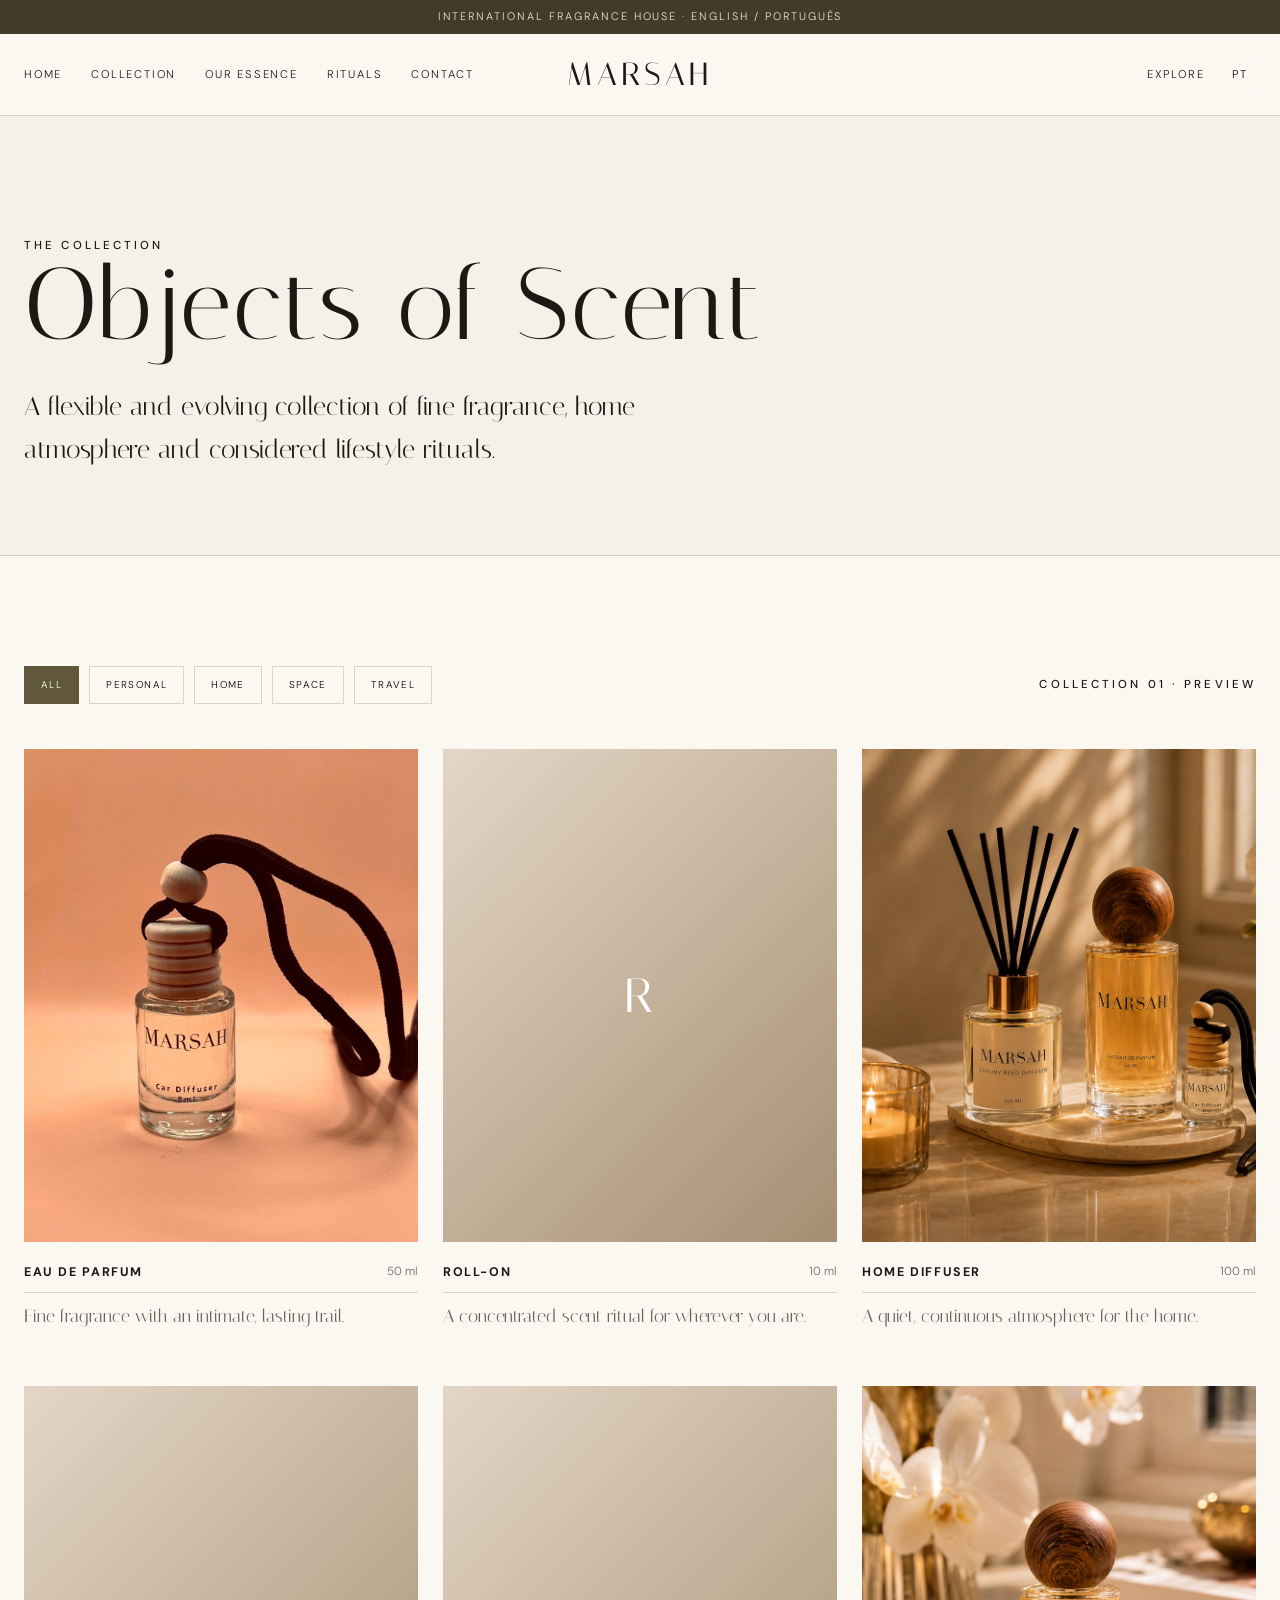
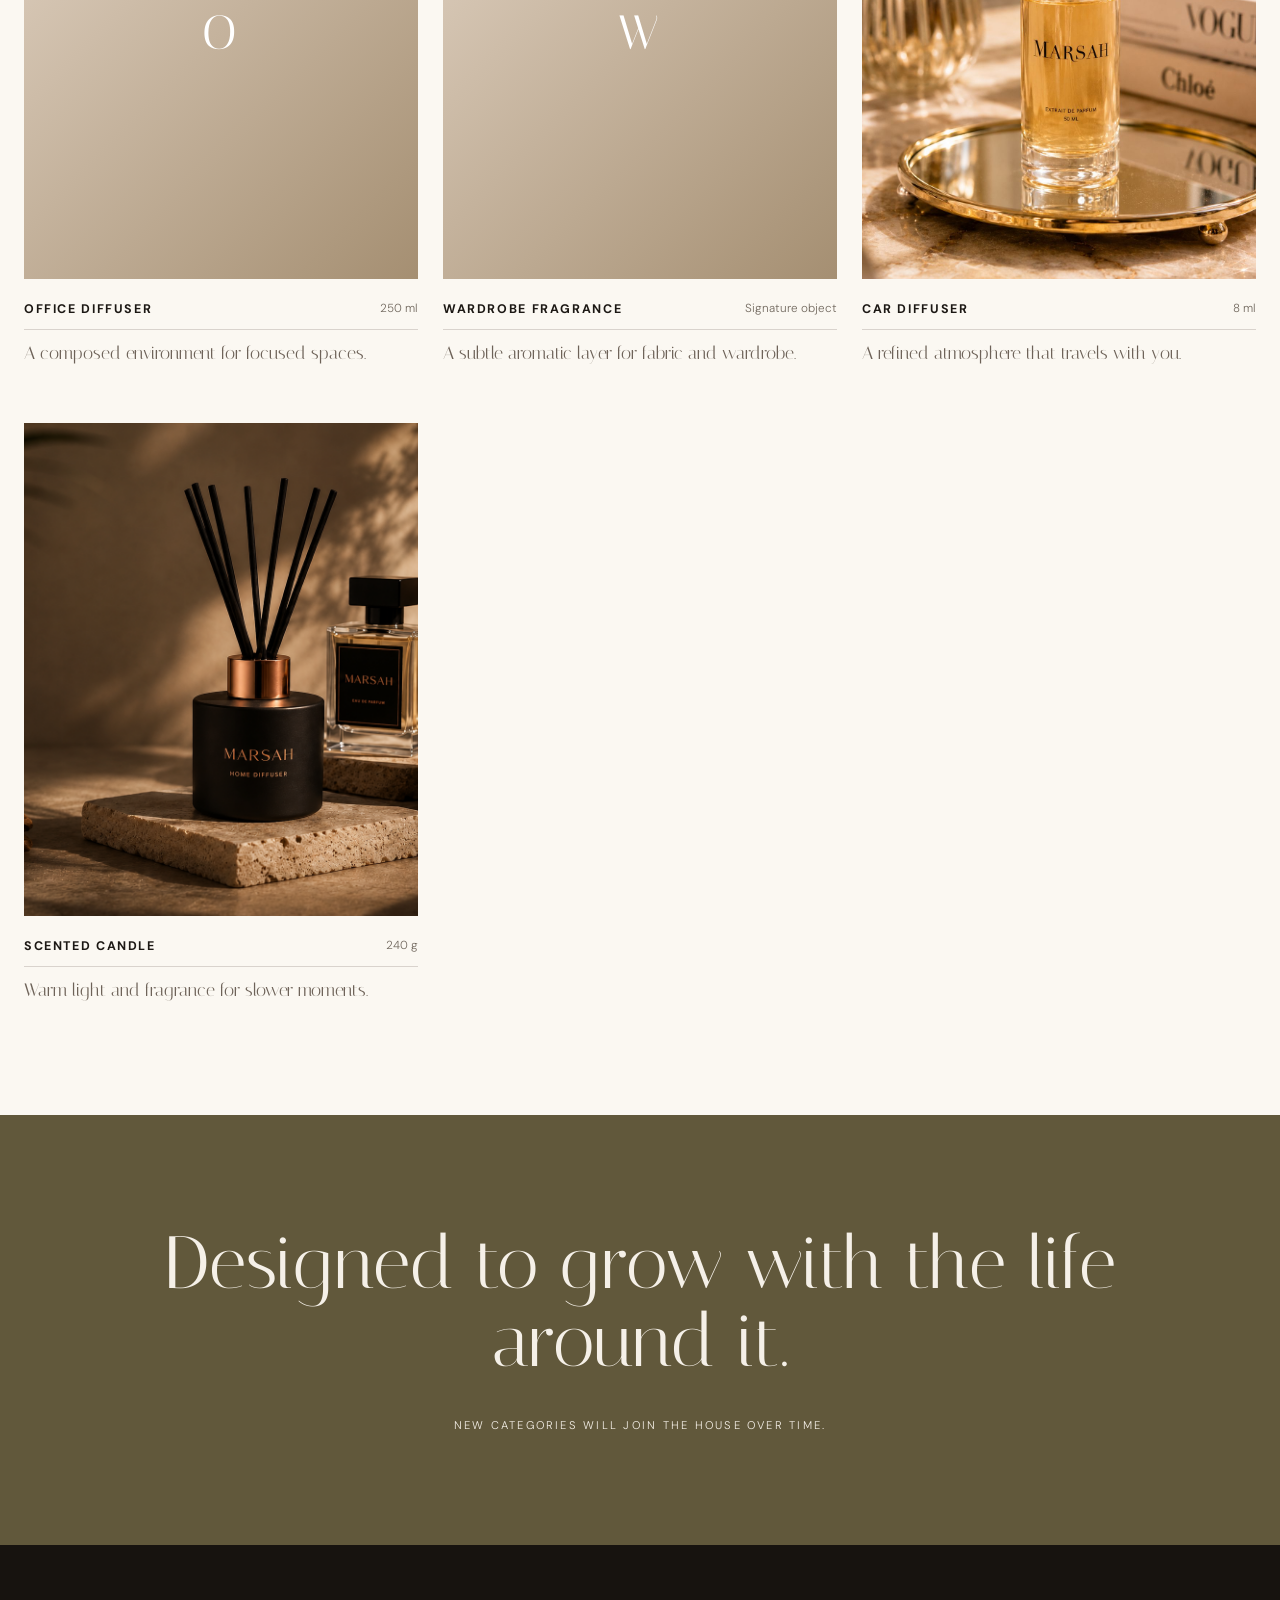
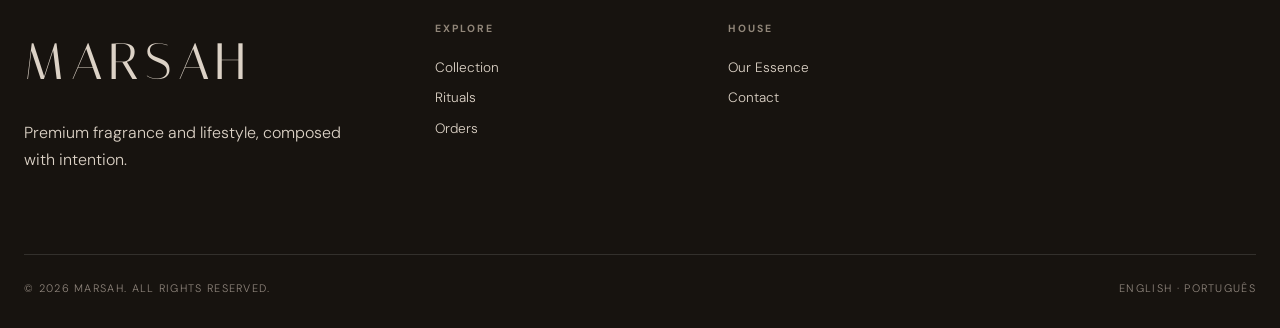
==== collection.html @ 7121930b "Add files via upload" ====
<!doctype html><html lang="en"><head><meta charset="utf-8"><meta name="viewport" content="width=device-width,initial-scale=1"><meta name="description" content="MARSAH — premium fragrance and lifestyle."><title>Collection | MARSAH</title><link rel="stylesheet" href="assets/css/style.css"></head><body><div data-header></div><main><section class="page-hero"><div class="container reveal"><div class="eyebrow">The Collection</div><h1 class="display">Objects of Scent</h1><p class="lead">A flexible and evolving collection of fine fragrance, home atmosphere and considered lifestyle rituals.</p></div></section><section class="section"><div class="container"><div class="collection-toolbar"><div class="filters"><button class="filter active" data-filter="all">All</button><button class="filter" data-filter="personal">Personal</button><button class="filter" data-filter="home">Home</button><button class="filter" data-filter="space">Space</button><button class="filter" data-filter="travel">Travel</button></div><div class="eyebrow">Collection 01 · Preview</div></div><div class="collection-grid"><article class="collection-item product-card reveal" data-category="personal"><div class="product-image"><img src="assets/images/product-perfume.jpg" alt="Eau de Parfum"></div><div class="product-meta"><h3>Eau de Parfum</h3><span>50 ml</span></div><div class="product-note">Fine fragrance with an intimate, lasting trail.</div></article><article class="collection-item product-card reveal" data-category="personal"><div class="placeholder">R</div><div class="product-meta"><h3>Roll-on</h3><span>10 ml</span></div><div class="product-note">A concentrated scent ritual for wherever you are.</div></article><article class="collection-item product-card reveal" data-category="home"><div class="product-image"><img src="assets/images/hero-golden.jpg" alt="Home diffuser"></div><div class="product-meta"><h3>Home Diffuser</h3><span>100 ml</span></div><div class="product-note">A quiet, continuous atmosphere for the home.</div></article><article class="collection-item product-card reveal" data-category="space"><div class="placeholder">O</div><div class="product-meta"><h3>Office Diffuser</h3><span>250 ml</span></div><div class="product-note">A composed environment for focused spaces.</div></article><article class="collection-item product-card reveal" data-category="space"><div class="placeholder">W</div><div class="product-meta"><h3>Wardrobe Fragrance</h3><span>Signature object</span></div><div class="product-note">A subtle aromatic layer for fabric and wardrobe.</div></article><article class="collection-item product-card reveal" data-category="travel"><div class="product-image"><img src="assets/images/product-car-diffuser.jpg" alt="Car diffuser"></div><div class="product-meta"><h3>Car Diffuser</h3><span>8 ml</span></div><div class="product-note">A refined atmosphere that travels with you.</div></article><article class="collection-item product-card reveal" data-category="home"><div class="product-image"><img src="assets/images/hero-dark.jpg" alt="Scented candle"></div><div class="product-meta"><h3>Scented Candle</h3><span>240 g</span></div><div class="product-note">Warm light and fragrance for slower moments.</div></article></div></div></section><section class="section manifesto"><div class="container reveal"><blockquote>Designed to grow with the life around it.</blockquote><p>New categories will join the house over time.</p></div></section></main><div data-footer></div><script src="assets/js/layout.js"></script><script src="assets/js/main.js"></script></body></html>
---- assets/css/style.css ----
@import url('https://fonts.googleapis.com/css2?family=DM+Sans:wght@300;400;500;600&family=Italiana&display=swap');
:root{--olive:#61583b;--olive-dark:#413b28;--taupe:#927a5e;--sand:#cab8a4;--ivory:#f5f0e8;--paper:#fbf8f2;--brown:#2f2119;--ink:#1c1814;--line:rgba(47,33,25,.17);--serif:'Italiana','Times New Roman',serif;--sans:'DM Sans',Arial,sans-serif}
*{box-sizing:border-box}html{scroll-behavior:smooth}body{margin:0;background:var(--paper);color:var(--ink);font-family:var(--sans);font-weight:300;line-height:1.65}body.menu-open{overflow:hidden}img{display:block;width:100%;height:auto}a{color:inherit;text-decoration:none}button,input,textarea,select{font:inherit}.container{width:min(1240px,calc(100% - 48px));margin:auto}.eyebrow{font-size:.72rem;letter-spacing:.27em;text-transform:uppercase;font-weight:500}.display{font-family:var(--serif);font-weight:400;letter-spacing:.02em;line-height:.98}.section{padding:110px 0}.section-sm{padding:70px 0}.muted{color:#6e665d}.btn{display:inline-flex;align-items:center;justify-content:center;gap:12px;min-height:52px;padding:0 26px;border:1px solid currentColor;text-transform:uppercase;letter-spacing:.19em;font-size:.71rem;transition:.3s;background:transparent;cursor:pointer}.btn:hover{background:var(--olive);border-color:var(--olive);color:white}.btn-light{color:white}.btn-light:hover{background:white;border-color:white;color:var(--brown)}
.announcement{height:34px;background:var(--olive-dark);color:#eee7dc;display:flex;align-items:center;justify-content:center;font-size:.68rem;letter-spacing:.18em;text-transform:uppercase}.site-header{height:82px;position:sticky;top:0;z-index:50;background:rgba(251,248,242,.92);backdrop-filter:blur(14px);border-bottom:1px solid var(--line)}.nav{height:100%;display:grid;grid-template-columns:1fr auto 1fr;align-items:center}.nav-links{display:flex;gap:29px;align-items:center}.nav-links a,.nav-actions button,.nav-actions a{font-size:.7rem;letter-spacing:.16em;text-transform:uppercase}.nav-logo{font-family:var(--serif);font-size:2rem;letter-spacing:.14em}.nav-actions{display:flex;justify-content:flex-end;gap:20px;align-items:center}.lang-btn{border:0;background:transparent;cursor:pointer;padding:8px}.menu-btn{display:none;border:0;background:transparent;width:42px;height:42px;padding:10px}.menu-btn span{display:block;height:1px;background:currentColor;margin:6px 0}
.hero{min-height:calc(100vh - 116px);position:relative;display:grid;align-items:end;color:white;overflow:hidden}.hero-media{position:absolute;inset:0}.hero-media img{height:100%;object-fit:cover}.hero-media:after{content:'';position:absolute;inset:0;background:linear-gradient(90deg,rgba(25,18,13,.69) 0%,rgba(25,18,13,.24) 48%,rgba(25,18,13,.13) 100%)}
.hero-content{
    position:relative;
    z-index:2;
    padding:0 0 10vh;

    max-width:500px;     /* was 650px */
    margin-left:40px;    /* slight shift, still aligned with site */
}

.hero h1{font-size:clamp(4.2rem,9vw,8.6rem);margin:10px 0 25px}.hero p{font-family:var(--serif);font-size:clamp(1.25rem,2vw,1.8rem);max-width:440px;margin:0 0 35px}.hero-note{position:absolute;right:4vw;bottom:9vh;z-index:2;writing-mode:vertical-rl;font-size:.64rem;letter-spacing:.25em;text-transform:uppercase}
.intro{background:var(--ivory)}.intro-grid{display:grid;grid-template-columns:1fr 1.15fr;gap:10vw;align-items:center}.intro h2{font-size:clamp(3rem,5vw,5.5rem);margin:0}.intro-copy{font-family:var(--serif);font-size:clamp(1.45rem,2.2vw,2.2rem);line-height:1.25}.signature{margin-top:35px;font-size:.7rem;letter-spacing:.2em;text-transform:uppercase}
.category-strip{border-top:1px solid var(--line);border-bottom:1px solid var(--line)}.categories{display:grid;grid-template-columns:repeat(7,1fr)}.category{padding:33px 15px;text-align:center;border-right:1px solid var(--line);font-size:.64rem;letter-spacing:.15em;text-transform:uppercase}.category:last-child{border-right:0}.category:hover{background:var(--olive);color:white}
.editorial-grid{display:grid;grid-template-columns:1.1fr .9fr;gap:28px}.editorial-card{position:relative;overflow:hidden;min-height:680px}.editorial-card.small{min-height:520px}.editorial-card img{height:100%;object-fit:cover;transition:transform .8s}.editorial-card:hover img{transform:scale(1.025)}.editorial-overlay{position:absolute;inset:0;background:linear-gradient(0deg,rgba(29,20,14,.65),transparent 60%);display:flex;align-items:flex-end;padding:44px;color:white}.editorial-overlay h3{font-size:clamp(2.4rem,4vw,4.6rem);margin:5px 0 12px}.editorial-overlay p{max-width:390px;margin:0 0 24px}
.featured-head{display:flex;justify-content:space-between;align-items:end;margin-bottom:48px}.featured-head h2{font-size:clamp(2.8rem,5vw,5rem);margin:0}.product-grid{display:grid;grid-template-columns:repeat(3,1fr);gap:25px}.product-card{group:true}.product-image{aspect-ratio:4/5;overflow:hidden;background:#e9dfd2}.product-image img{height:100%;object-fit:cover;transition:.7s}.product-card:hover .product-image img{transform:scale(1.035)}.product-meta{padding:20px 0 10px;display:flex;justify-content:space-between;gap:15px;border-bottom:1px solid var(--line)}.product-meta h3{font-size:.78rem;letter-spacing:.13em;text-transform:uppercase;margin:0}.product-meta span{font-size:.73rem;color:#70675d}.product-note{font-family:var(--serif);font-size:1.1rem;color:#6d6258;margin-top:9px}
.manifesto{background:var(--olive);color:var(--ivory);text-align:center}.manifesto blockquote{font-family:var(--serif);font-size:clamp(2.5rem,5.8vw,6.5rem);line-height:1.05;max-width:1050px;margin:0 auto}.manifesto p{margin:35px 0 0;letter-spacing:.2em;text-transform:uppercase;font-size:.7rem}
.newsletter{background:var(--brown);color:white}.newsletter-grid{display:grid;grid-template-columns:1fr 1fr;gap:10vw;align-items:end}.newsletter h2{font-size:clamp(3rem,5vw,5rem);margin:0}.newsletter form{display:flex;border-bottom:1px solid rgba(255,255,255,.45)}.newsletter input{flex:1;background:none;border:0;padding:18px 0;color:white;outline:0}.newsletter button{border:0;background:none;color:white;text-transform:uppercase;font-size:.67rem;letter-spacing:.2em;cursor:pointer}
.page-hero{padding:120px 0 85px;background:var(--ivory);border-bottom:1px solid var(--line)}.page-hero h1{font-size:clamp(4rem,8vw,8rem);margin:0}.page-hero .lead{font-family:var(--serif);font-size:1.6rem;max-width:650px;margin:30px 0 0}.split{display:grid;grid-template-columns:1fr 1fr;min-height:720px}.split-media img{height:100%;object-fit:cover}.split-copy{padding:10vw;display:flex;flex-direction:column;justify-content:center;background:var(--olive);color:white}.split-copy.light{background:var(--ivory);color:var(--ink)}.split-copy h2{font-size:clamp(3rem,5vw,5.7rem);margin:10px 0 30px}.split-copy p{max-width:530px}.values{display:grid;grid-template-columns:repeat(3,1fr);border-top:1px solid var(--line);border-left:1px solid var(--line)}.value{padding:54px;border-right:1px solid var(--line);border-bottom:1px solid var(--line)}.value .num{font-family:var(--serif);font-size:3rem;color:var(--taupe)}.value h3{font-family:var(--serif);font-size:2rem;font-weight:400}
.collection-toolbar{display:flex;justify-content:space-between;align-items:center;margin-bottom:45px}.filters{display:flex;gap:10px;flex-wrap:wrap}.filter{border:1px solid var(--line);background:transparent;padding:10px 16px;text-transform:uppercase;font-size:.62rem;letter-spacing:.14em;cursor:pointer}.filter.active,.filter:hover{background:var(--olive);color:white;border-color:var(--olive)}.collection-grid{display:grid;grid-template-columns:repeat(3,1fr);gap:55px 25px}.collection-item.hidden{display:none}.placeholder{aspect-ratio:4/5;background:linear-gradient(135deg,#e4d6c7,#a58f72);display:flex;align-items:center;justify-content:center;color:white;font-family:var(--serif);font-size:3rem;letter-spacing:.05em}
.ritual-steps{display:grid;grid-template-columns:repeat(3,1fr);gap:30px}.ritual-step{padding:45px 0;border-top:1px solid var(--line)}.ritual-step span{font-family:var(--serif);font-size:3.2rem;color:var(--taupe)}.ritual-step h3{font-family:var(--serif);font-size:2.1rem;margin:10px 0}.contact-grid{display:grid;grid-template-columns:1fr 1fr;gap:9vw}.contact-form{display:grid;gap:18px}.field label{display:block;font-size:.65rem;letter-spacing:.15em;text-transform:uppercase;margin-bottom:8px}.field input,.field textarea,.field select{width:100%;background:transparent;border:0;border-bottom:1px solid var(--line);padding:12px 0;outline:0}.field textarea{min-height:120px;resize:vertical}.contact-info h2{font-size:clamp(3rem,5vw,5rem);margin:0 0 30px}.contact-list{margin-top:45px;border-top:1px solid var(--line)}.contact-row{padding:20px 0;border-bottom:1px solid var(--line);display:flex;justify-content:space-between;gap:20px}.status{margin-top:15px;font-size:.82rem}
.site-footer{background:#17130f;color:#dcd2c6;padding:75px 0 30px}.footer-grid{display:grid;grid-template-columns:1.5fr 1fr 1fr 1fr;gap:60px}.footer-logo{font-family:var(--serif);font-size:3.2rem;letter-spacing:.12em}.footer-grid h4{font-size:.65rem;letter-spacing:.2em;text-transform:uppercase;margin:0 0 20px;color:#918679}.footer-grid a{display:block;margin:8px 0;font-size:.85rem}.footer-bottom{margin-top:65px;padding-top:25px;border-top:1px solid rgba(255,255,255,.12);display:flex;justify-content:space-between;font-size:.68rem;letter-spacing:.12em;text-transform:uppercase;color:#8f857c}
.reveal{opacity:0;transform:translateY(24px);transition:opacity .8s,transform .8s}.reveal.visible{opacity:1;transform:none}
@media(max-width:900px){.container{width:min(100% - 30px,1240px)}
.nav{
    grid-template-columns:auto 1fr auto;
    grid-template-areas:
        "menu logo actions";
}

.menu-btn{
    grid-area:menu;
    display:block;
}

.nav-logo{
    grid-area:logo;
    justify-self:center;
}

.nav-actions{
    grid-area:actions;
    justify-self:end;
}

.nav-links{
    position:absolute;
    top:100%;
    left:0;

    width:100%;
    height:calc(100vh - 82px);

    background:var(--paper);

    display:flex;
    flex-direction:column;
    align-items:flex-start;

    gap:0;
    padding:38px 30px;

    transform:translateX(-100%);
    transition:transform .35s ease;

    overflow-y:auto;
    z-index:100;
}

.nav-links a{
    display:block;
    width:100%;

    padding:18px 0;

    color:var(--ink);
    border-bottom:1px solid var(--line);
}

.menu-open .nav-links{
    transform:translateX(0);
}
.nav-links{position:fixed;inset:116px 0 0;background:var(--paper);display:flex;flex-direction:column;align-items:flex-start;padding:50px 30px;transform:translateX(-100%);transition:.35s}.menu-open .nav-links{transform:none}.menu-btn{display:block}.nav-logo{justify-self:center}.nav-actions a{display:none}.hero{min-height:78vh}.hero-note{display:none}.intro-grid,.editorial-grid,.newsletter-grid,.contact-grid{grid-template-columns:1fr}.categories{grid-template-columns:repeat(2,1fr)}.category{border-bottom:1px solid var(--line)}.product-grid,.collection-grid{grid-template-columns:repeat(2,1fr)}.split{grid-template-columns:1fr;min-height:auto}.split-media{height:65vh}.split-copy{padding:80px 25px}.values,.ritual-steps{grid-template-columns:1fr}.footer-grid{grid-template-columns:1fr 1fr}.section{padding:80px 0}}
@media(max-width:600px){.announcement{font-size:.56rem}.site-header{height:72px}.nav-links{inset:106px 0 0}.nav-logo{font-size:1.55rem}.hero h1{font-size:4.1rem}
.hero-content{
    max-width:300px;
    margin-left:10px;
    padding-bottom:60px;
}
	.editorial-card,.editorial-card.small{min-height:560px}.featured-head{display:block}.featured-head .btn{margin-top:22px}.product-grid,.collection-grid{grid-template-columns:1fr}.footer-grid{grid-template-columns:1fr}.footer-bottom{display:block}.footer-bottom span{display:block;margin:8px 0}.page-hero{padding:85px 0 60px}.value{padding:36px 25px}}
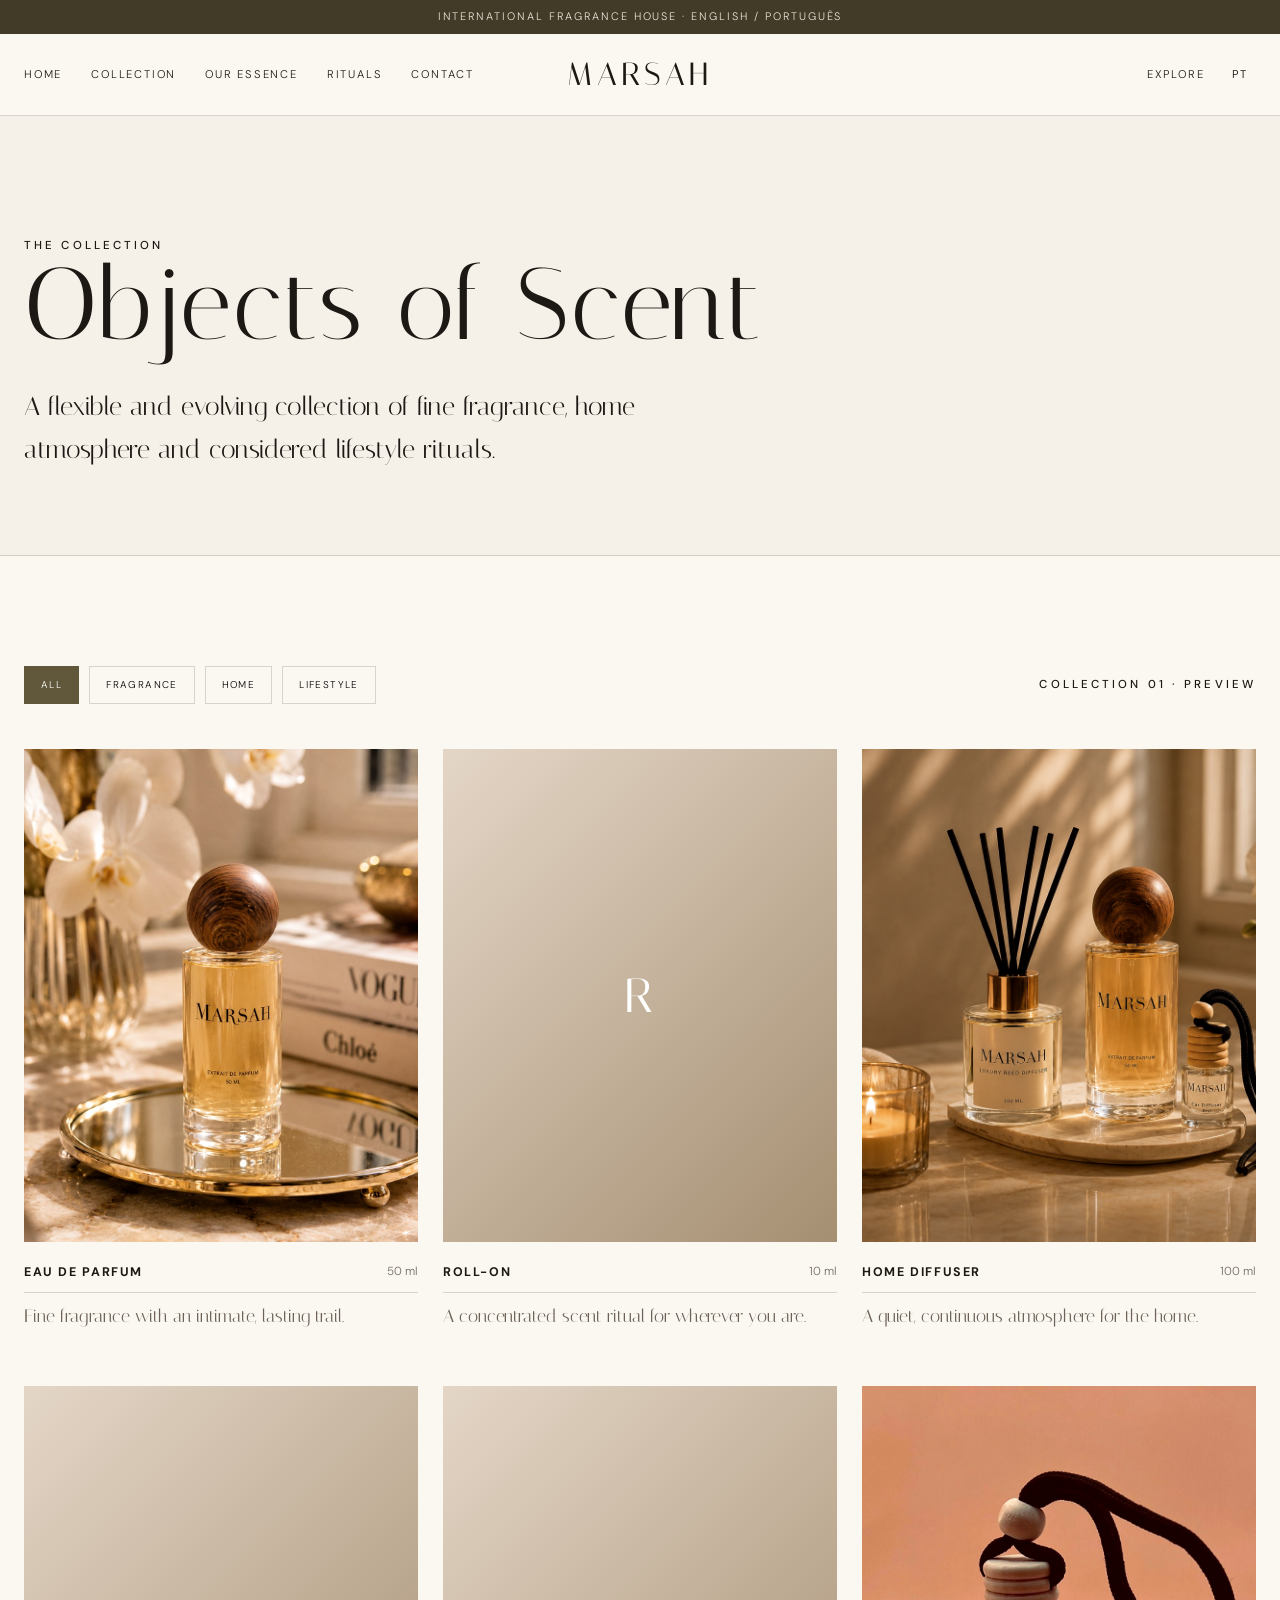
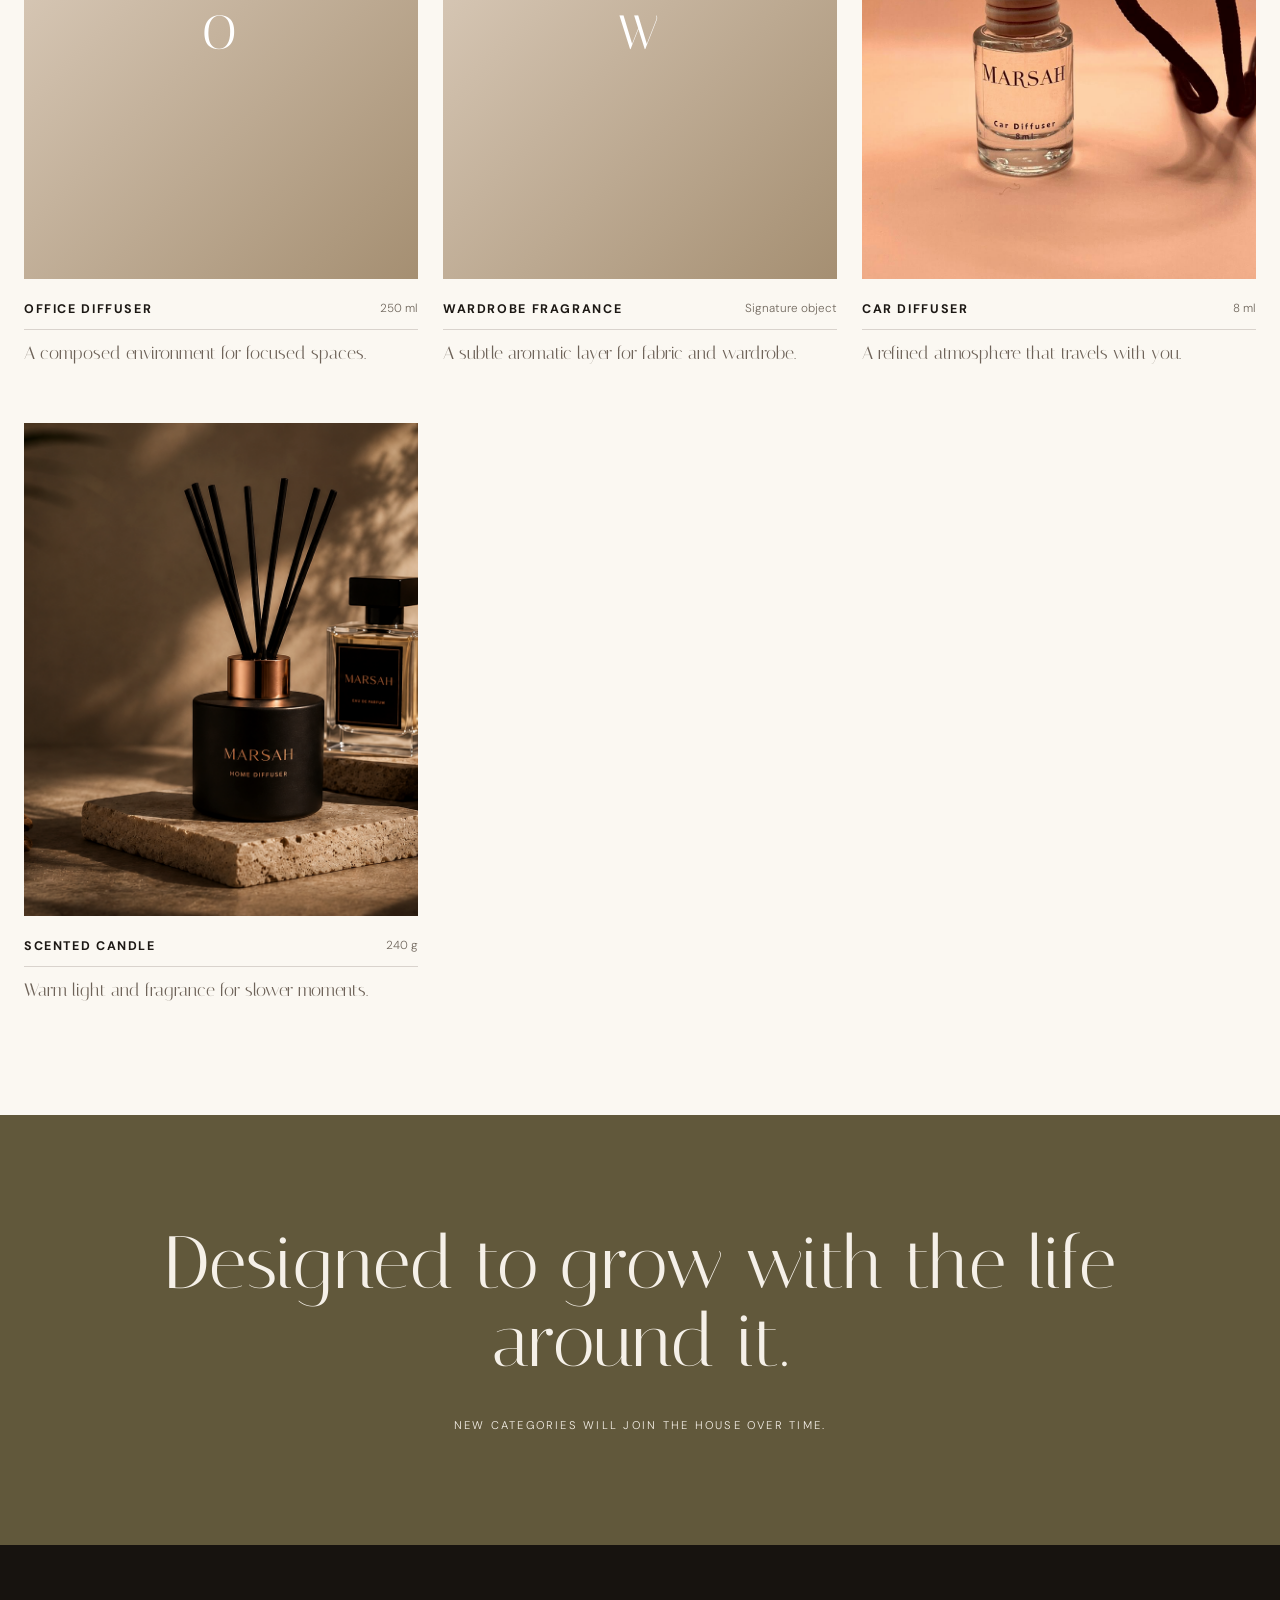
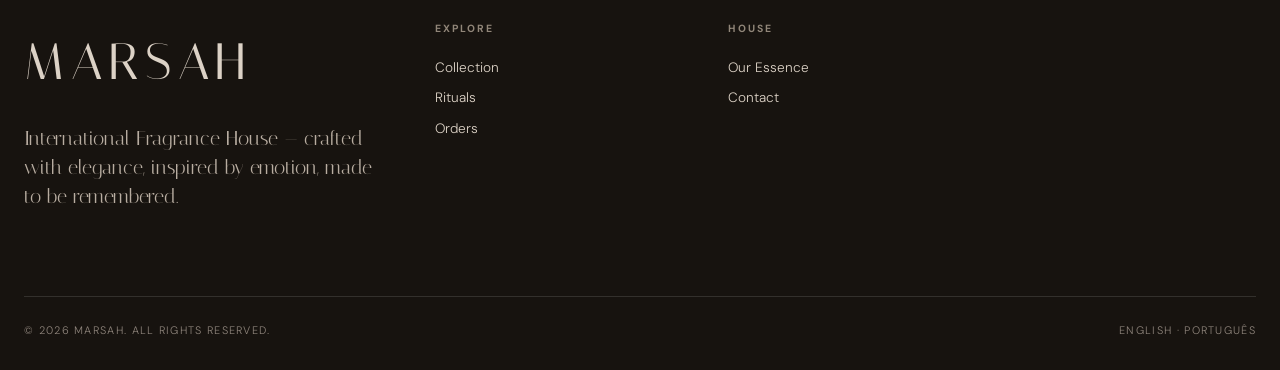
==== commit 7b1219d5: "Add files via upload" ====
--- a/collection.html
+++ b/collection.html
@@ -1 +1 @@
-<!doctype html><html lang="en"><head><meta charset="utf-8"><meta name="viewport" content="width=device-width,initial-scale=1"><meta name="description" content="MARSAH — premium fragrance and lifestyle."><title>Collection | MARSAH</title><link rel="stylesheet" href="assets/css/style.css"></head><body><div data-header></div><main><section class="page-hero"><div class="container reveal"><div class="eyebrow">The Collection</div><h1 class="display">Objects of Scent</h1><p class="lead">A flexible and evolving collection of fine fragrance, home atmosphere and considered lifestyle rituals.</p></div></section><section class="section"><div class="container"><div class="collection-toolbar"><div class="filters"><button class="filter active" data-filter="all">All</button><button class="filter" data-filter="personal">Personal</button><button class="filter" data-filter="home">Home</button><button class="filter" data-filter="space">Space</button><button class="filter" data-filter="travel">Travel</button></div><div class="eyebrow">Collection 01 · Preview</div></div><div class="collection-grid"><article class="collection-item product-card reveal" data-category="personal"><div class="product-image"><img src="assets/images/product-perfume.jpg" alt="Eau de Parfum"></div><div class="product-meta"><h3>Eau de Parfum</h3><span>50 ml</span></div><div class="product-note">Fine fragrance with an intimate, lasting trail.</div></article><article class="collection-item product-card reveal" data-category="personal"><div class="placeholder">R</div><div class="product-meta"><h3>Roll-on</h3><span>10 ml</span></div><div class="product-note">A concentrated scent ritual for wherever you are.</div></article><article class="collection-item product-card reveal" data-category="home"><div class="product-image"><img src="assets/images/hero-golden.jpg" alt="Home diffuser"></div><div class="product-meta"><h3>Home Diffuser</h3><span>100 ml</span></div><div class="product-note">A quiet, continuous atmosphere for the home.</div></article><article class="collection-item product-card reveal" data-category="space"><div class="placeholder">O</div><div class="product-meta"><h3>Office Diffuser</h3><span>250 ml</span></div><div class="product-note">A composed environment for focused spaces.</div></article><article class="collection-item product-card reveal" data-category="space"><div class="placeholder">W</div><div class="product-meta"><h3>Wardrobe Fragrance</h3><span>Signature object</span></div><div class="product-note">A subtle aromatic layer for fabric and wardrobe.</div></article><article class="collection-item product-card reveal" data-category="travel"><div class="product-image"><img src="assets/images/product-car-diffuser.jpg" alt="Car diffuser"></div><div class="product-meta"><h3>Car Diffuser</h3><span>8 ml</span></div><div class="product-note">A refined atmosphere that travels with you.</div></article><article class="collection-item product-card reveal" data-category="home"><div class="product-image"><img src="assets/images/hero-dark.jpg" alt="Scented candle"></div><div class="product-meta"><h3>Scented Candle</h3><span>240 g</span></div><div class="product-note">Warm light and fragrance for slower moments.</div></article></div></div></section><section class="section manifesto"><div class="container reveal"><blockquote>Designed to grow with the life around it.</blockquote><p>New categories will join the house over time.</p></div></section></main><div data-footer></div><script src="assets/js/layout.js"></script><script src="assets/js/main.js"></script></body></html>
+<!doctype html><html lang="en"><head><meta charset="utf-8"><meta name="viewport" content="width=device-width,initial-scale=1"><meta name="description" content="MARSAH — premium fragrance and lifestyle."><title>Collection | MARSAH</title><link rel="stylesheet" href="assets/css/style.css"></head><body><div data-header></div><main><section class="page-hero"><div class="container reveal"><div class="eyebrow">The Collection</div><h1 class="display">Objects of Scent</h1><p class="lead">A flexible and evolving collection of fine fragrance, home atmosphere and considered lifestyle rituals.</p></div></section><section class="section"><div class="container"><div class="collection-toolbar"><div class="filters"><button class="filter active" data-filter="all" data-i18n="filterAll">All</button><button class="filter" data-filter="fragrance" data-i18n="groupFragrance">Fragrance</button><button class="filter" data-filter="home" data-i18n="groupHome">Home</button><button class="filter" data-filter="lifestyle" data-i18n="groupLifestyle">Lifestyle</button></div><div class="eyebrow">Collection 01 · Preview</div></div><div class="collection-grid"><article id="fragrance" class="collection-item product-card reveal" data-category="fragrance"><div class="product-image"><img src="assets/images/product-perfume.jpg" alt="Eau de Parfum"></div><div class="product-meta"><h3>Eau de Parfum</h3><span>50 ml</span></div><div class="product-note">Fine fragrance with an intimate, lasting trail.</div></article><article class="collection-item product-card reveal" data-category="fragrance"><div class="placeholder">R</div><div class="product-meta"><h3>Roll-on</h3><span>10 ml</span></div><div class="product-note">A concentrated scent ritual for wherever you are.</div></article><article id="home" class="collection-item product-card reveal" data-category="home"><div class="product-image"><img src="assets/images/hero-golden.jpg" alt="Home diffuser"></div><div class="product-meta"><h3>Home Diffuser</h3><span>100 ml</span></div><div class="product-note">A quiet, continuous atmosphere for the home.</div></article><article class="collection-item product-card reveal" data-category="home"><div class="placeholder">O</div><div class="product-meta"><h3>Office Diffuser</h3><span>250 ml</span></div><div class="product-note">A composed environment for focused spaces.</div></article><article class="collection-item product-card reveal" data-category="home"><div class="placeholder">W</div><div class="product-meta"><h3>Wardrobe Fragrance</h3><span>Signature object</span></div><div class="product-note">A subtle aromatic layer for fabric and wardrobe.</div></article><article id="lifestyle" class="collection-item product-card reveal" data-category="lifestyle"><div class="product-image"><img src="assets/images/product-car-diffuser.jpg" alt="Car diffuser"></div><div class="product-meta"><h3>Car Diffuser</h3><span>8 ml</span></div><div class="product-note">A refined atmosphere that travels with you.</div></article><article class="collection-item product-card reveal" data-category="home"><div class="product-image"><img src="assets/images/hero-dark.jpg" alt="Scented candle"></div><div class="product-meta"><h3>Scented Candle</h3><span>240 g</span></div><div class="product-note">Warm light and fragrance for slower moments.</div></article></div></div></section><section class="section manifesto"><div class="container reveal"><blockquote>Designed to grow with the life around it.</blockquote><p>New categories will join the house over time.</p></div></section></main><div data-footer></div><script src="assets/js/layout.js"></script><script src="assets/js/main.js"></script></body></html>
--- a/assets/css/style.css
+++ b/assets/css/style.css
@@ -14,15 +14,15 @@
 
 .hero h1{font-size:clamp(4.2rem,9vw,8.6rem);margin:10px 0 25px}.hero p{font-family:var(--serif);font-size:clamp(1.25rem,2vw,1.8rem);max-width:440px;margin:0 0 35px}.hero-note{position:absolute;right:4vw;bottom:9vh;z-index:2;writing-mode:vertical-rl;font-size:.64rem;letter-spacing:.25em;text-transform:uppercase}
 .intro{background:var(--ivory)}.intro-grid{display:grid;grid-template-columns:1fr 1.15fr;gap:10vw;align-items:center}.intro h2{font-size:clamp(3rem,5vw,5.5rem);margin:0}.intro-copy{font-family:var(--serif);font-size:clamp(1.45rem,2.2vw,2.2rem);line-height:1.25}.signature{margin-top:35px;font-size:.7rem;letter-spacing:.2em;text-transform:uppercase}
-.category-strip{border-top:1px solid var(--line);border-bottom:1px solid var(--line)}.categories{display:grid;grid-template-columns:repeat(7,1fr)}.category{padding:33px 15px;text-align:center;border-right:1px solid var(--line);font-size:.64rem;letter-spacing:.15em;text-transform:uppercase}.category:last-child{border-right:0}.category:hover{background:var(--olive);color:white}
+.category-strip{border-top:1px solid var(--line);border-bottom:1px solid var(--line)}.categories{display:grid;grid-template-columns:repeat(3,1fr)}.category{padding:42px 28px;text-align:left;border-right:1px solid var(--line);font-size:.64rem;letter-spacing:.15em;text-transform:uppercase}.category:last-child{border-right:0}.category:hover{background:var(--olive);color:white}.collection-group{display:flex;flex-direction:column;gap:9px;min-height:160px;justify-content:center}.collection-group strong{font-family:var(--serif);font-size:2rem;font-weight:400;letter-spacing:.02em;text-transform:none}.collection-group small{font-size:.62rem;letter-spacing:.12em;color:#766d64}.collection-group:hover small{color:rgba(255,255,255,.75)}.category-index{font-size:.62rem;color:var(--taupe)}
 .editorial-grid{display:grid;grid-template-columns:1.1fr .9fr;gap:28px}.editorial-card{position:relative;overflow:hidden;min-height:680px}.editorial-card.small{min-height:520px}.editorial-card img{height:100%;object-fit:cover;transition:transform .8s}.editorial-card:hover img{transform:scale(1.025)}.editorial-overlay{position:absolute;inset:0;background:linear-gradient(0deg,rgba(29,20,14,.65),transparent 60%);display:flex;align-items:flex-end;padding:44px;color:white}.editorial-overlay h3{font-size:clamp(2.4rem,4vw,4.6rem);margin:5px 0 12px}.editorial-overlay p{max-width:390px;margin:0 0 24px}
-.featured-head{display:flex;justify-content:space-between;align-items:end;margin-bottom:48px}.featured-head h2{font-size:clamp(2.8rem,5vw,5rem);margin:0}.product-grid{display:grid;grid-template-columns:repeat(3,1fr);gap:25px}.product-card{group:true}.product-image{aspect-ratio:4/5;overflow:hidden;background:#e9dfd2}.product-image img{height:100%;object-fit:cover;transition:.7s}.product-card:hover .product-image img{transform:scale(1.035)}.product-meta{padding:20px 0 10px;display:flex;justify-content:space-between;gap:15px;border-bottom:1px solid var(--line)}.product-meta h3{font-size:.78rem;letter-spacing:.13em;text-transform:uppercase;margin:0}.product-meta span{font-size:.73rem;color:#70675d}.product-note{font-family:var(--serif);font-size:1.1rem;color:#6d6258;margin-top:9px}
+.featured-head{display:flex;justify-content:space-between;align-items:end;margin-bottom:48px}.featured-head h2{font-size:clamp(2.8rem,5vw,5rem);margin:0}.product-grid{display:grid;grid-template-columns:repeat(3,1fr);gap:25px}.product-card{group:true}.product-image{aspect-ratio:4/5;overflow:hidden;background:#e9dfd2}.product-image img{height:100%;object-fit:cover;transition:.7s;filter:saturate(.88) contrast(1.03);object-position:center}.editorial-card img,.split-media img{filter:saturate(.9) contrast(1.03)}.product-card:hover .product-image img{transform:scale(1.035)}.product-meta{padding:20px 0 10px;display:flex;justify-content:space-between;gap:15px;border-bottom:1px solid var(--line)}.product-meta h3{font-size:.78rem;letter-spacing:.13em;text-transform:uppercase;margin:0}.product-meta span{font-size:.73rem;color:#70675d}.product-note{font-family:var(--serif);font-size:1.1rem;color:#6d6258;margin-top:9px}
 .manifesto{background:var(--olive);color:var(--ivory);text-align:center}.manifesto blockquote{font-family:var(--serif);font-size:clamp(2.5rem,5.8vw,6.5rem);line-height:1.05;max-width:1050px;margin:0 auto}.manifesto p{margin:35px 0 0;letter-spacing:.2em;text-transform:uppercase;font-size:.7rem}
 .newsletter{background:var(--brown);color:white}.newsletter-grid{display:grid;grid-template-columns:1fr 1fr;gap:10vw;align-items:end}.newsletter h2{font-size:clamp(3rem,5vw,5rem);margin:0}.newsletter form{display:flex;border-bottom:1px solid rgba(255,255,255,.45)}.newsletter input{flex:1;background:none;border:0;padding:18px 0;color:white;outline:0}.newsletter button{border:0;background:none;color:white;text-transform:uppercase;font-size:.67rem;letter-spacing:.2em;cursor:pointer}
 .page-hero{padding:120px 0 85px;background:var(--ivory);border-bottom:1px solid var(--line)}.page-hero h1{font-size:clamp(4rem,8vw,8rem);margin:0}.page-hero .lead{font-family:var(--serif);font-size:1.6rem;max-width:650px;margin:30px 0 0}.split{display:grid;grid-template-columns:1fr 1fr;min-height:720px}.split-media img{height:100%;object-fit:cover}.split-copy{padding:10vw;display:flex;flex-direction:column;justify-content:center;background:var(--olive);color:white}.split-copy.light{background:var(--ivory);color:var(--ink)}.split-copy h2{font-size:clamp(3rem,5vw,5.7rem);margin:10px 0 30px}.split-copy p{max-width:530px}.values{display:grid;grid-template-columns:repeat(3,1fr);border-top:1px solid var(--line);border-left:1px solid var(--line)}.value{padding:54px;border-right:1px solid var(--line);border-bottom:1px solid var(--line)}.value .num{font-family:var(--serif);font-size:3rem;color:var(--taupe)}.value h3{font-family:var(--serif);font-size:2rem;font-weight:400}
 .collection-toolbar{display:flex;justify-content:space-between;align-items:center;margin-bottom:45px}.filters{display:flex;gap:10px;flex-wrap:wrap}.filter{border:1px solid var(--line);background:transparent;padding:10px 16px;text-transform:uppercase;font-size:.62rem;letter-spacing:.14em;cursor:pointer}.filter.active,.filter:hover{background:var(--olive);color:white;border-color:var(--olive)}.collection-grid{display:grid;grid-template-columns:repeat(3,1fr);gap:55px 25px}.collection-item.hidden{display:none}.placeholder{aspect-ratio:4/5;background:linear-gradient(135deg,#e4d6c7,#a58f72);display:flex;align-items:center;justify-content:center;color:white;font-family:var(--serif);font-size:3rem;letter-spacing:.05em}
 .ritual-steps{display:grid;grid-template-columns:repeat(3,1fr);gap:30px}.ritual-step{padding:45px 0;border-top:1px solid var(--line)}.ritual-step span{font-family:var(--serif);font-size:3.2rem;color:var(--taupe)}.ritual-step h3{font-family:var(--serif);font-size:2.1rem;margin:10px 0}.contact-grid{display:grid;grid-template-columns:1fr 1fr;gap:9vw}.contact-form{display:grid;gap:18px}.field label{display:block;font-size:.65rem;letter-spacing:.15em;text-transform:uppercase;margin-bottom:8px}.field input,.field textarea,.field select{width:100%;background:transparent;border:0;border-bottom:1px solid var(--line);padding:12px 0;outline:0}.field textarea{min-height:120px;resize:vertical}.contact-info h2{font-size:clamp(3rem,5vw,5rem);margin:0 0 30px}.contact-list{margin-top:45px;border-top:1px solid var(--line)}.contact-row{padding:20px 0;border-bottom:1px solid var(--line);display:flex;justify-content:space-between;gap:20px}.status{margin-top:15px;font-size:.82rem}
-.site-footer{background:#17130f;color:#dcd2c6;padding:75px 0 30px}.footer-grid{display:grid;grid-template-columns:1.5fr 1fr 1fr 1fr;gap:60px}.footer-logo{font-family:var(--serif);font-size:3.2rem;letter-spacing:.12em}.footer-grid h4{font-size:.65rem;letter-spacing:.2em;text-transform:uppercase;margin:0 0 20px;color:#918679}.footer-grid a{display:block;margin:8px 0;font-size:.85rem}.footer-bottom{margin-top:65px;padding-top:25px;border-top:1px solid rgba(255,255,255,.12);display:flex;justify-content:space-between;font-size:.68rem;letter-spacing:.12em;text-transform:uppercase;color:#8f857c}
+.site-footer{background:#17130f;color:#dcd2c6;padding:75px 0 30px}.footer-grid{display:grid;grid-template-columns:1.5fr 1fr 1fr 1fr;gap:60px}.footer-logo{font-family:var(--serif);font-size:3.2rem;letter-spacing:.12em}.footer-grid>div:first-child p{max-width:430px;font-family:var(--serif);font-size:1.22rem;line-height:1.5;color:#b8ada1}.footer-grid h4{font-size:.65rem;letter-spacing:.2em;text-transform:uppercase;margin:0 0 20px;color:#918679}.footer-grid a{display:block;margin:8px 0;font-size:.85rem}.footer-bottom{margin-top:65px;padding-top:25px;border-top:1px solid rgba(255,255,255,.12);display:flex;justify-content:space-between;font-size:.68rem;letter-spacing:.12em;text-transform:uppercase;color:#8f857c}
 .reveal{opacity:0;transform:translateY(24px);transition:opacity .8s,transform .8s}.reveal.visible{opacity:1;transform:none}
 @media(max-width:900px){.container{width:min(100% - 30px,1240px)}
 .nav{
